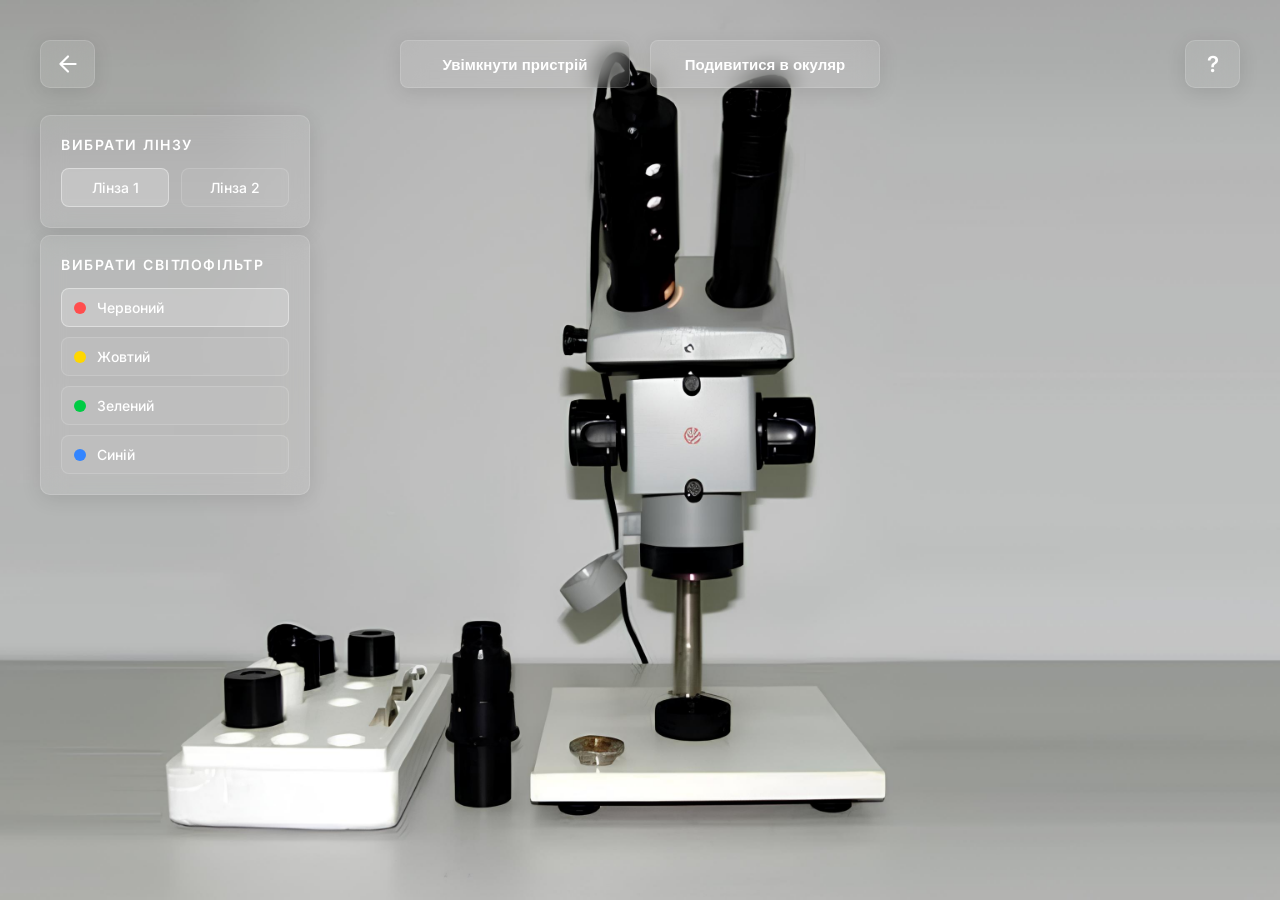
==== practice.html @ 210f67c7 "first commit" ====
<!DOCTYPE html>
<html lang="uk">
<head>
  <meta charset="UTF-8" />
  <meta name="viewport" content="width=device-width, initial-scale=1.0" />
  <title>Виконання - Кільця Ньютона</title>
  <link rel="stylesheet" href="style.css" />
</head>

<body>
  <main class="fullscreen-bg practice-bg microscope-bg">
    <div class="workspace">
      <div class="focus-overlay" id="focusOverlay"></div>

      <a href="index.html" class="glass-panel action-btn back-btn" title="На головну">
        <svg width="26" height="26" viewBox="0 0 24 24" fill="none" stroke="currentColor" stroke-width="2" stroke-linecap="round" stroke-linejoin="round">
          <path d="M19 12H5M12 19l-7-7 7-7" />
        </svg>
      </a>

      <a href="#" id="hintBtn" class="glass-panel action-btn hint-btn">?</a>

      <div class="top-buttons-container">
        <button class="glass-panel action-btn" id="toggleDeviceBtn">Увімкнути пристрій</button>
        <button class="glass-panel action-btn" id="toggleEyepieceBtn">Подивитися в окуляр</button>
      </div>

      <div class="glass-panel floating-panel panel-lenses">
        <div class="control-label">Вибрати лінзу</div>
        <div class="radio-options">
          <label class="radio-btn">
            <input type="radio" name="lens" value="1" checked />
            <span>Лінза 1</span>
          </label>
          <label class="radio-btn">
            <input type="radio" name="lens" value="2" />
            <span>Лінза 2</span>
          </label>
        </div>
      </div>

      <div class="glass-panel floating-panel panel-filters">
        <div class="control-label">Вибрати світлофільтр</div>
        <div class="filter-options">
          <button class="filter-btn red active" data-color="red.png">Червоний</button>
          <button class="filter-btn yellow" data-color="yellow.png">Жовтий</button>
          <button class="filter-btn green" data-color="green.png">Зелений</button>
          <button class="filter-btn blue" data-color="blue.png">Синій</button>
        </div>
      </div>

      <div class="glass-panel floating-panel hint-panel fade-panel" id="hintPanel">
        <div class="control-label text-center">Алгоритм роботи</div>
        <img src="diagram.jpg" alt="Схема Ньютона" class="hint-img" />
        <div class="hint-text">
          <p><b>1.</b> Встановіть червоний фільтр. Знайдіть центр кілець <b>n<sub>0</sub></b> (~5.00 мм).</p>
          <p><b>2.</b> Наведіть лінію на середину 3-го темного кільця. Це <b>n<sub>зч</sub></b>.</p>
          <p><b>3.</b> Обчисліть радіус: <b>r = |n<sub>0</sub> - n<sub>зч</sub>|</b>.</p>
          <p><b>4.</b> Для іншого фільтра знайдіть <b>r<sub>x</sub></b> та обчисліть довжину хвилі:</p>
          <div class="hint-formula">λ<sub>x</sub> = 700 · (r<sub>x</sub>² / r<sub>черв</sub>²)</div>
        </div>
      </div>

      <div class="panel-eyepiece fade-panel" id="eyepiecePanel">
        <div class="eyepiece-container">
          <img src="red.png" alt="Кільця Ньютона" class="rings-image" id="ringsView" />

          <div class="ruler-container">
            <div class="ruler-marks"></div>
          </div>

          <div class="crosshair"></div>
          <div class="lens-glass"></div>
          <img src="ring.png" alt="Окуляр рамка" class="eyepiece-frame" />
        </div>
      </div>

      <div class="glass-panel floating-panel panel-micrometer fade-panel" id="micrometerPanel">
        <div class="control-label text-center">Окуляр-мікрометр</div>
        <input type="range" class="custom-slider" min="0" max="10" step="0.01" value="5.00" id="micrometerSlider" />

        <div class="micrometer-value-container">
          <input type="number" id="sliderValueInput" class="value-input" min="0" max="10" step="0.01" value="5.00" />
          <span class="unit">мм</span>
        </div>
      </div>
    </div>
  </main>

  <script src="script.js"></script>
</body>
</html>
---- style.css ----
@import url('https://fonts.googleapis.com/css2?family=Inter:wght@300;400;500;600;700;800&display=swap');

* {
    margin: 0;
    padding: 0;
    box-sizing: border-box;
}

body {
    font-family: 'Inter', sans-serif;
    height: 100vh;
    display: flex;
    flex-direction: column;
    overflow: hidden;
}

.fullscreen-bg {
    flex-grow: 1;
    background-size: cover;
    background-position: center;
    position: relative;
    display: flex;
    justify-content: center;
    align-items: center;
}

.fullscreen-bg:not(.microscope-bg) {
    background-image: linear-gradient(rgba(20, 25, 35, 0.3), rgba(20, 25, 35, 0.5)), url('bg.jpg');
}

body .fullscreen-bg.practice-bg {
    background-image: url('setup.jpg') !important;
    background-color: transparent !important;
    background-blend-mode: normal !important;
    box-shadow: none !important;
}

.workspace {
    position: relative;
    width: 100%;
    height: 100%;
}

.layout-canvas {
    position: relative;
    width: 900px;
    height: 520px;
    transform: translateY(-20px);
}

.center-element-wrapper {
    position: absolute;
    top: 50%;
    left: 50%;
    transform: translate(-50%, -50%);
    display: flex;
    flex-direction: column;
    align-items: center;
    z-index: 10;
}

.lab-badge {
    background: rgba(255, 255, 255, 0.1);
    backdrop-filter: blur(10px);
    border: 1px solid rgba(255, 255, 255, 0.2);
    box-shadow: 0 4px 15px rgba(0, 0, 0, 0.1);
    border-radius: 30px;
    padding: 8px 20px;
    color: rgba(255, 255, 255, 0.95);
    font-size: 13px;
    font-weight: 600;
    text-transform: uppercase;
    letter-spacing: 2px;
    margin-bottom: -20px;
    z-index: 20;
}

.center-circle {
    position: relative;
    width: 380px;
    height: 380px;
    border-radius: 50%;
    background: rgba(255, 255, 255, 0.05);
    backdrop-filter: blur(12px);
    border: 1px solid rgba(255, 255, 255, 0.15);
    box-shadow: 0 10px 30px rgba(0, 0, 0, 0.15);
    display: flex;
    flex-direction: column;
    justify-content: center;
    align-items: center;
    text-align: center;
}

.main-title {
    position: relative;
    z-index: 5;
    text-align: center;
    display: flex;
    flex-direction: column;
    gap: 10px;
}

.title-top {
    font-size: 13px;
    font-weight: 500;
    color: rgba(255, 255, 255, 0.8);
    letter-spacing: 4px;
    text-transform: uppercase;
}

.title-bot {
    font-size: 46px;
    font-weight: 800;
    color: #ffffff;
    text-transform: uppercase;
    letter-spacing: 3px;
    line-height: 1.1;
    text-shadow: 0 4px 10px rgba(0, 0, 0, 0.3);
}

.nav-btn {
    position: absolute;
    width: 220px;
    height: 60px;
    display: flex;
    justify-content: center;
    align-items: center;
    background: rgba(255, 255, 255, 0.08);
    backdrop-filter: blur(12px);
    border: 1px solid rgba(255, 255, 255, 0.15);
    box-shadow: 0 4px 15px rgba(0, 0, 0, 0.1);
    color: #ffffff;
    font-weight: 600;
    border-radius: 30px;
    font-size: 14px;
    text-transform: uppercase;
    letter-spacing: 3px;
    text-decoration: none;
    transition: transform 0.3s ease, background 0.3s ease, box-shadow 0.3s ease;
}

.nav-btn:hover {
    background: rgba(255, 255, 255, 0.15);
    border-color: rgba(255, 255, 255, 0.3);
    box-shadow: 0 8px 25px rgba(0, 0, 0, 0.15);
    transform: scale(1.02);
}

.top-left {
    top: 18%;
    left: 0;
}

.top-right {
    top: 18%;
    right: 0;
}

.bottom-left {
    bottom: 18%;
    left: 0;
}

.bottom-right {
    bottom: 18%;
    right: 0;
}

.site-footer {
    background: rgba(25, 30, 35, 0.4);
    backdrop-filter: blur(15px);
    border-top: 1px solid rgba(255, 255, 255, 0.1);
    position: absolute;
    bottom: 0;
    width: 100%;
    height: 60px;
    padding: 0 30px;
    display: flex;
    justify-content: space-between;
    align-items: center;
    z-index: 20;
}

.footer-left {
    display: flex;
    align-items: center;
    width: 200px;
}

.footer-logo {
    height: 40px;
    width: auto;
    opacity: 0.9;
}

.footer-center {
    position: absolute;
    left: 50%;
    transform: translateX(-50%);
    color: rgba(255, 255, 255, 0.8);
    font-size: 13px;
    font-weight: 400;
    text-align: center;
    line-height: 1.5;
    letter-spacing: 0.5px;
}

.footer-right {
    display: flex;
    justify-content: flex-end;
    align-items: center;
    width: 200px;
    position: relative;
}

.footer-icon {
    font-size: 16px;
    font-weight: 600;
    color: rgba(255, 255, 255, 0.9);
    background: rgba(255, 255, 255, 0.1);
    border: 1px solid rgba(255, 255, 255, 0.2);
    border-radius: 50%;
    width: 30px;
    height: 30px;
    display: flex;
    justify-content: center;
    align-items: center;
    transition: all 0.2s ease;
    cursor: help;
    z-index: 2;
}

.footer-icon:hover {
    color: #ffffff;
    background: rgba(255, 255, 255, 0.2);
    border-color: rgba(255, 255, 255, 0.4);
}

.author-tooltip {
    visibility: hidden;
    opacity: 0;
    position: absolute;
    bottom: calc(100% + 15px);
    right: 0;
    background: rgba(30, 35, 40, 0.85);
    backdrop-filter: blur(15px);
    border: 1px solid rgba(255, 255, 255, 0.2);
    color: white;
    padding: 12px 18px;
    border-radius: 8px;
    font-size: 13px;
    font-weight: 500;
    line-height: 1.5;
    white-space: nowrap;
    box-shadow: 0 10px 25px rgba(0, 0, 0, 0.2);
    transform: translateY(10px) scale(0.95);
    transition: all 0.3s cubic-bezier(0.2, 0.8, 0.2, 1);
    z-index: 100;
    pointer-events: none;
}

.author-tooltip::after {
    content: "";
    position: absolute;
    top: 100%;
    right: 9px;
    border-width: 6px;
    border-style: solid;
    border-color: rgba(255, 255, 255, 0.2) transparent transparent transparent;
}

.author-info-wrapper:hover .author-tooltip {
    visibility: visible;
    opacity: 1;
    transform: translateY(0) scale(1);
}

.glass-panel {
    background: rgba(255, 255, 255, 0.08);
    backdrop-filter: blur(12px);
    border: 1px solid rgba(255, 255, 255, 0.15);
    border-radius: 10px;
    box-shadow: 0 4px 20px rgba(0, 0, 0, 0.1);
    color: white;
    z-index: 5;
}

.action-btn {
    height: 48px;
    display: flex;
    align-items: center;
    justify-content: center;
    font-size: 15px;
    font-weight: 600;
    cursor: pointer;
    text-decoration: none;
    color: white;
    background: rgba(255, 255, 255, 0.08);
    border: 1px solid rgba(255, 255, 255, 0.15);
    border-radius: 8px;
    transition: transform 0.3s ease, background 0.3s ease;
}

.action-btn:hover {
    background: rgba(255, 255, 255, 0.15);
    transform: scale(1.02);
}

.action-btn.active {
    background: rgba(255, 255, 255, 0.2);
    border-color: rgba(255, 255, 255, 0.4);
}

.top-buttons-container {
    position: absolute;
    top: 40px;
    left: 50%;
    transform: translateX(-50%);
    display: flex;
    gap: 20px;
    z-index: 5;
}

.top-buttons-container .action-btn {
    width: 230px;
}

.back-btn,
.hint-btn {
    position: absolute;
    top: 40px;
    width: 55px;
    padding: 0;
    z-index: 10;
    border-radius: 10px;
}

.back-btn {
    left: 40px;
}

.hint-btn {
    right: 40px;
    font-size: 22px;
}

.floating-panel {
    position: absolute;
    width: 270px;
    padding: 20px;
    z-index: 5;
}

.panel-lenses {
    top: 115px;
    left: 40px;
}

.panel-filters {
    top: 235px;
    left: 40px;
}

.hint-panel {
    top: 115px;
    right: 40px;
    z-index: 10;
}

.fade-panel {
    opacity: 0;
    visibility: hidden;
    pointer-events: none;
    transition: opacity 0.4s ease, visibility 0.4s ease, transform 0.4s ease;
    transform: scale(0.95);
}

.fade-panel.visible {
    opacity: 1;
    visibility: visible;
    pointer-events: auto;
    transform: scale(1);
}

.control-label {
    font-size: 14px;
    font-weight: 600;
    text-transform: uppercase;
    letter-spacing: 1.5px;
    color: #ffffff;
    margin-bottom: 15px;
}

.text-center {
    text-align: center;
}

.radio-options {
    display: flex;
    gap: 12px;
}

.radio-btn {
    flex: 1;
    position: relative;
    cursor: pointer;
}

.radio-btn input {
    display: none;
}

.radio-btn span {
    display: block;
    text-align: center;
    padding: 10px 0;
    background: rgba(255, 255, 255, 0.05);
    border: 1px solid rgba(255, 255, 255, 0.15);
    border-radius: 8px;
    font-size: 14px;
    font-weight: 500;
    transition: 0.3s;
}

.radio-btn input:checked + span {
    background: rgba(255, 255, 255, 0.2);
    border-color: rgba(255, 255, 255, 0.4);
}

.filter-options {
    display: flex;
    flex-direction: column;
    gap: 10px;
}

.filter-btn {
    background: rgba(255, 255, 255, 0.05);
    border: 1px solid rgba(255, 255, 255, 0.15);
    border-radius: 8px;
    padding: 10px 15px 10px 35px;
    color: #fff;
    font-family: inherit;
    font-size: 14px;
    font-weight: 500;
    text-align: left;
    cursor: pointer;
    transition: 0.3s;
    position: relative;
}

.filter-btn::before {
    content: '';
    position: absolute;
    left: 12px;
    top: 50%;
    transform: translateY(-50%);
    width: 12px;
    height: 12px;
    border-radius: 50%;
}

.filter-btn.red::before {
    background: #ff4d4d;
}

.filter-btn.yellow::before {
    background: #ffd700;
}

.filter-btn.green::before {
    background: #00cc44;
}

.filter-btn.blue::before {
    background: #3385ff;
}

.filter-btn:hover {
    background: rgba(255, 255, 255, 0.12);
}

.filter-btn.active {
    border-color: rgba(255, 255, 255, 0.4);
    background: rgba(255, 255, 255, 0.2);
}

.hint-img {
    width: 100%;
    border-radius: 8px;
    border: 1px solid rgba(255, 255, 255, 0.1);
    margin-bottom: 15px;
    background: #fff;
}

.hint-text p {
    font-size: 13.5px;
    margin-bottom: 10px;
    color: rgba(255, 255, 255, 0.9);
    line-height: 1.4;
}

.hint-formula {
    font-size: 15px;
    font-weight: 700;
    text-align: center;
    padding: 10px;
    background: rgba(0, 0, 0, 0.2);
    border-radius: 6px;
    border: 1px solid rgba(255, 255, 255, 0.15);
    color: #ffffff;
    margin-top: 10px;
}

.focus-overlay {
    position: absolute;
    top: 0;
    left: 0;
    width: 100%;
    height: 100%;
    background: rgba(10, 15, 20, 0.5);
    backdrop-filter: blur(4px);
    z-index: 1;
    opacity: 0;
    visibility: hidden;
    pointer-events: none;
    transition: 0.4s ease;
}

.focus-overlay.visible {
    opacity: 1;
    visibility: visible;
}

.panel-eyepiece {
    position: absolute;
    top: 12%;
    right: 5%;
    z-index: 5;
}

.eyepiece-container {
    width: 380px;
    height: 380px;
    border-radius: 50%;
    position: relative;
    overflow: hidden;
    background: #000;
    box-shadow: 0 10px 40px rgba(0, 0, 0, 0.4);
}

.rings-image {
    width: 100%;
    height: 100%;
    object-fit: contain;
    position: absolute;
    top: 0;
    left: 0;
    z-index: 1;
    transform: scale(0.65);
}

.lens-glass {
    position: absolute;
    top: 0;
    left: 0;
    width: 100%;
    height: 100%;
    border-radius: 50%;
    background: radial-gradient(circle at 50% 50%, transparent 35%, rgba(0, 0, 0, 0.7) 68%);
    box-shadow: inset 0 0 50px rgba(0, 0, 0, 0.8), inset 0 0 10px rgba(255, 255, 255, 0.1);
    z-index: 4;
    pointer-events: none;
}

.eyepiece-frame {
    width: 100%;
    height: 100%;
    object-fit: cover;
    position: absolute;
    top: 0;
    left: 0;
    z-index: 5;
    pointer-events: none;
}

.ruler-container {
    position: absolute;
    top: 50%;
    left: 10%;
    width: 80%;
    height: 1px;
    background: rgba(255, 255, 255, 0.4);
    z-index: 2;
}

.ruler-marks {
    position: absolute;
    top: -8px;
    left: 0;
    width: 100%;
    height: 17px;
    background: repeating-linear-gradient(to right, rgba(255, 255, 255, 0.9) 0, rgba(255, 255, 255, 0.9) 2px, transparent 2px, transparent 10%);
}

.ruler-marks::after {
    content: '';
    position: absolute;
    top: 4px;
    left: 0;
    width: 100%;
    height: 9px;
    background: repeating-linear-gradient(to right, rgba(255, 255, 255, 0.4) 0, rgba(255, 255, 255, 0.4) 1px, transparent 1px, transparent 1%);
}

.crosshair {
    position: absolute;
    top: 0;
    width: 2px;
    height: 100%;
    background: rgba(255, 50, 50, 0.9);
    box-shadow: 0 0 5px rgba(255, 0, 0, 0.3);
    z-index: 3;
    transform: translateX(-50%);
}

.panel-micrometer {
    position: absolute;
    top: calc(12% + 400px);
    right: calc(5% + 50px);
    width: 280px;
    padding: 15px 25px;
    z-index: 5;
}

.micrometer-value-container {
    display: flex;
    justify-content: center;
    align-items: center;
    background: rgba(0, 0, 0, 0.2);
    border: 1px solid rgba(255, 255, 255, 0.15);
    border-radius: 8px;
    padding: 5px;
    margin-top: 10px;
}

.value-input {
    width: 85px;
    text-align: right;
    background: transparent;
    border: none;
    outline: none;
    color: #fff;
    font-size: 24px;
    font-weight: 700;
    letter-spacing: 1px;
    -moz-appearance: textfield;
}

.value-input::-webkit-outer-spin-button,
.value-input::-webkit-inner-spin-button {
    -webkit-appearance: none;
    margin: 0;
}

.unit {
    color: #fff;
    font-size: 20px;
    font-weight: 700;
    margin-left: 5px;
}

.custom-slider {
    -webkit-appearance: none;
    width: 100%;
    height: 8px;
    background: rgba(255, 255, 255, 0.2);
    border-radius: 4px;
    outline: none;
    margin-top: 5px;
}

.custom-slider::-webkit-slider-thumb {
    -webkit-appearance: none;
    appearance: none;
    width: 20px;
    height: 20px;
    border-radius: 50%;
    background: #ffffff;
    cursor: pointer;
    box-shadow: 0 0 5px rgba(0, 0, 0, 0.3);
}
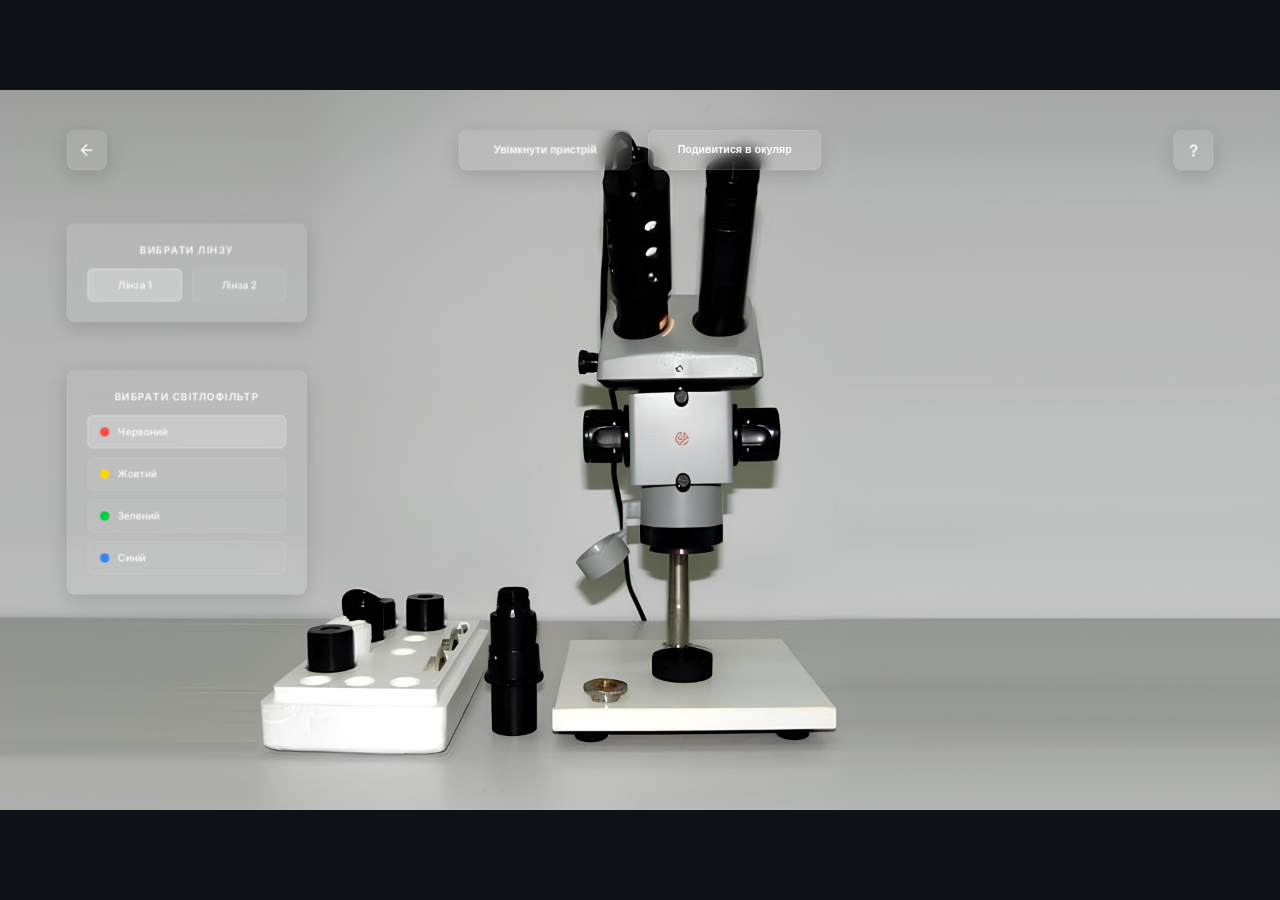
==== commit a0d6d225: "second commit" ====
--- a/practice.html
+++ b/practice.html
@@ -1,14 +1,14 @@
 <!DOCTYPE html>
 <html lang="uk">
 <head>
-  <meta charset="UTF-8" />
-  <meta name="viewport" content="width=device-width, initial-scale=1.0" />
+  <meta charset="UTF-8">
+  <meta name="viewport" content="width=device-width, initial-scale=1.0">
   <title>Виконання - Кільця Ньютона</title>
-  <link rel="stylesheet" href="style.css" />
+  <link rel="stylesheet" href="style.css">
 </head>
-
 <body>
-  <main class="fullscreen-bg practice-bg microscope-bg">
+  <!-- Залишили тільки practice-bg -->
+  <main class="fullscreen-bg practice-bg">
     <div class="workspace">
       <div class="focus-overlay" id="focusOverlay"></div>
 
@@ -29,11 +29,11 @@
         <div class="control-label">Вибрати лінзу</div>
         <div class="radio-options">
           <label class="radio-btn">
-            <input type="radio" name="lens" value="1" checked />
+            <input type="radio" name="lens" value="1" checked>
             <span>Лінза 1</span>
           </label>
           <label class="radio-btn">
-            <input type="radio" name="lens" value="2" />
+            <input type="radio" name="lens" value="2">
             <span>Лінза 2</span>
           </label>
         </div>
@@ -51,7 +51,7 @@
 
       <div class="glass-panel floating-panel hint-panel fade-panel" id="hintPanel">
         <div class="control-label text-center">Алгоритм роботи</div>
-        <img src="diagram.jpg" alt="Схема Ньютона" class="hint-img" />
+        <img src="diagram.jpg" alt="Схема Ньютона" class="hint-img">
         <div class="hint-text">
           <p><b>1.</b> Встановіть червоний фільтр. Знайдіть центр кілець <b>n<sub>0</sub></b> (~5.00 мм).</p>
           <p><b>2.</b> Наведіть лінію на середину 3-го темного кільця. Це <b>n<sub>зч</sub></b>.</p>
@@ -63,24 +63,21 @@
 
       <div class="panel-eyepiece fade-panel" id="eyepiecePanel">
         <div class="eyepiece-container">
-          <img src="red.png" alt="Кільця Ньютона" class="rings-image" id="ringsView" />
-
+          <img src="red.png" alt="Кільця Ньютона" class="rings-image" id="ringsView">
           <div class="ruler-container">
             <div class="ruler-marks"></div>
           </div>
-
           <div class="crosshair"></div>
           <div class="lens-glass"></div>
-          <img src="ring.png" alt="Окуляр рамка" class="eyepiece-frame" />
+          <img src="ring.png" alt="Окуляр рамка" class="eyepiece-frame">
         </div>
       </div>
 
       <div class="glass-panel floating-panel panel-micrometer fade-panel" id="micrometerPanel">
         <div class="control-label text-center">Окуляр-мікрометр</div>
-        <input type="range" class="custom-slider" min="0" max="10" step="0.01" value="5.00" id="micrometerSlider" />
-
+        <input type="range" class="custom-slider" min="0" max="10" step="0.01" value="5.00" id="micrometerSlider">
         <div class="micrometer-value-container">
-          <input type="number" id="sliderValueInput" class="value-input" min="0" max="10" step="0.01" value="5.00" />
+          <input type="number" id="sliderValueInput" class="value-input" min="0" max="10" step="0.01" value="5.00">
           <span class="unit">мм</span>
         </div>
       </div>
--- a/style.css
+++ b/style.css
@@ -9,49 +9,362 @@
 body {
     font-family: 'Inter', sans-serif;
     height: 100vh;
-    display: flex;
-    flex-direction: column;
+    width: 100vw;
+    background-color: #0e1218;
     overflow: hidden;
+    position: relative;
 }
 
 .fullscreen-bg {
-    flex-grow: 1;
+    width: 100vw;
+    height: 100vh;
+    position: relative;
+    overflow: hidden;
+}
+
+/* ФОН ГЛАВНОЙ СТРАНИЦЫ */
+.fullscreen-bg.main-bg {
+    background-image: linear-gradient(rgba(20, 25, 35, 0.3), rgba(20, 25, 35, 0.5)), url('bg.jpg');
     background-size: cover;
     background-position: center;
-    position: relative;
-    display: flex;
-    justify-content: center;
-    align-items: center;
-}
-
-.fullscreen-bg:not(.microscope-bg) {
-    background-image: linear-gradient(rgba(20, 25, 35, 0.3), rgba(20, 25, 35, 0.5)), url('bg.jpg');
-}
-
-body .fullscreen-bg.practice-bg {
-    background-image: url('setup.jpg') !important;
-    background-color: transparent !important;
-    background-blend-mode: normal !important;
-    box-shadow: none !important;
-}
-
+}
+
+/* ФОН СТРАНИЦЫ ПРАКТИКИ (просто черный, микроскоп будет в workspace) */
+.fullscreen-bg.practice-bg {
+    background-color: #0e1218;
+}
+
+/* ОБЩИЙ РАБОЧИЙ ХОЛСТ 1920х1080 */
 .workspace {
-    position: relative;
-    width: 100%;
-    height: 100%;
-}
-
-.layout-canvas {
-    position: relative;
-    width: 900px;
-    height: 520px;
-    transform: translateY(-20px);
-}
-
-.center-element-wrapper {
     position: absolute;
     top: 50%;
     left: 50%;
+    width: 1920px;
+    height: 1080px;
+    margin-top: -540px; 
+    margin-left: -960px;
+    transform-origin: center center;
+    z-index: 1;
+}
+/* Для главной: прозрачный холст */
+.fullscreen-bg.main-bg .workspace {
+    background: transparent;
+}
+
+/* Для практики: холст - это картинка микроскопа */
+.fullscreen-bg.practice-bg .workspace {
+    background: url('setup.jpg') center/cover no-repeat;
+    /* Убрали тень и скругления, теперь это просто чистая картинка без рамок */
+}
+
+/* --- ОВЕРЛЕИ И ПАНЕЛИ --- */
+.focus-overlay {
+    position: absolute;
+    top: -100%; left: -100%;
+    width: 300%; height: 300%;
+    background: rgba(10, 15, 20, 0.65);
+    backdrop-filter: blur(10px);
+    z-index: 4;
+    opacity: 0; visibility: hidden; pointer-events: none;
+    transition: 0.4s ease;
+}
+
+.focus-overlay.visible {
+    opacity: 1; visibility: visible;
+}
+
+.glass-panel {
+    background: rgba(255, 255, 255, 0.08);
+    backdrop-filter: blur(12px);
+    border: 1px solid rgba(255, 255, 255, 0.15);
+    border-radius: 12px;
+    box-shadow: 0 8px 30px rgba(0, 0, 0, 0.15);
+    color: white; z-index: 5;
+}
+
+.fade-panel {
+    opacity: 0; visibility: hidden; pointer-events: none;
+    transition: opacity 0.4s ease, visibility 0.4s ease, transform 0.4s ease;
+    transform: scale(0.95);
+}
+
+.fade-panel.visible {
+    opacity: 1; visibility: visible; pointer-events: auto; transform: scale(1);
+}
+
+.control-label {
+    font-size: 15px; font-weight: 600; text-transform: uppercase;
+    letter-spacing: 1.5px; color: #ffffff; margin-bottom: 18px; text-align: center;
+}
+
+.text-center { text-align: center; }
+
+.action-btn {
+    display: flex; align-items: center; justify-content: center;
+    font-size: 16px; font-weight: 600; cursor: pointer;
+    text-decoration: none; transition: transform 0.3s ease, background 0.3s ease, box-shadow 0.3s ease;
+}
+
+.action-btn:hover {
+    background: rgba(255, 255, 255, 0.15);
+    transform: scale(1.02);
+    box-shadow: 0 5px 15px rgba(0, 0, 0, 0.2);
+}
+
+.action-btn.active {
+    background: rgba(255, 255, 255, 0.25);
+    border-color: rgba(255, 255, 255, 0.5);
+}
+
+/* --- КНОПКИ МИКРОСКОПА --- */
+.top-buttons-container {
+    position: absolute; top: 60px; left: 50%; transform: translateX(-50%);
+    display: flex; gap: 24px; z-index: 5;
+}
+.top-buttons-container .action-btn { width: 260px; height: 60px; }
+.back-btn, .hint-btn { position: absolute; top: 60px; width: 60px; height: 60px; padding: 0; z-index: 10; }
+.back-btn { left: 100px; }
+.hint-btn { right: 100px; font-size: 24px; }
+
+/* --- ПАНЕЛИ МИКРОСКОПА --- */
+.floating-panel { position: absolute; width: 360px; padding: 30px; z-index: 5; }
+.panel-lenses { top: 200px; left: 100px; }
+.panel-filters { top: 420px; left: 100px; }
+
+.radio-options { display: flex; gap: 15px; }
+.radio-btn { flex: 1; position: relative; cursor: pointer; }
+.radio-btn input { display: none; }
+.radio-btn span {
+    display: block; text-align: center; padding: 14px 0;
+    background: rgba(255, 255, 255, 0.05); border: 1px solid rgba(255, 255, 255, 0.15);
+    border-radius: 8px; font-size: 15px; font-weight: 500; transition: 0.3s;
+}
+.radio-btn input:checked + span {
+    background: rgba(255, 255, 255, 0.25); border-color: rgba(255, 255, 255, 0.5); box-shadow: inset 0 0 10px rgba(255, 255, 255, 0.1);
+}
+
+.filter-options { display: flex; flex-direction: column; gap: 14px; }
+.filter-btn {
+    background: rgba(255, 255, 255, 0.05); border: 1px solid rgba(255, 255, 255, 0.15);
+    border-radius: 8px; padding: 14px 15px 14px 45px;
+    color: #fff; font-family: inherit; font-size: 15px; font-weight: 500;
+    text-align: left; cursor: pointer; transition: 0.3s; position: relative;
+}
+.filter-btn::before {
+    content: ''; position: absolute; left: 18px; top: 50%;
+    transform: translateY(-50%); width: 14px; height: 14px; border-radius: 50%;
+}
+.filter-btn.red::before { background: #ff4d4d; }
+.filter-btn.yellow::before { background: #ffd700; }
+.filter-btn.green::before { background: #00cc44; }
+.filter-btn.blue::before { background: #3385ff; }
+.filter-btn:hover { background: rgba(255, 255, 255, 0.12); }
+.filter-btn.active { border-color: rgba(255, 255, 255, 0.5); background: rgba(255, 255, 255, 0.2); }
+
+.hint-panel { top: 200px; right: 100px; z-index: 10; width: 420px; }
+.hint-img { width: 100%; border-radius: 8px; border: 1px solid rgba(255, 255, 255, 0.2); margin-bottom: 18px; background: #fff; }
+.hint-text p { font-size: 14px; margin-bottom: 14px; color: rgba(255, 255, 255, 0.95); line-height: 1.5; }
+.hint-formula {
+    font-size: 16px; font-weight: 700; text-align: center; padding: 14px;
+    background: rgba(0, 0, 0, 0.25); border-radius: 8px;
+    border: 1px solid rgba(255, 255, 255, 0.15); color: #ffffff; margin-top: 12px;
+}
+
+.panel-eyepiece { position: absolute; top: 200px; right: 100px; z-index: 5; }
+.eyepiece-container {
+    width: 420px; height: 420px; border-radius: 50%; position: relative; overflow: hidden;
+    background: radial-gradient(circle at center, #181818 0%, #000 100%);
+    box-shadow: 0 15px 50px rgba(0, 0, 0, 0.6), 0 0 0 1px rgba(255, 255, 255, 0.1);
+}
+
+.rings-image { width: 100%; height: 100%; object-fit: contain; position: absolute; top: 0; left: 0; z-index: 1; transform: scale(0.65); }
+.lens-glass {
+    position: absolute; top: 0; left: 0; width: 100%; height: 100%; border-radius: 50%;
+    background: radial-gradient(circle at 35% 35%, rgba(255, 255, 255, 0.12) 0%, transparent 40%),
+                radial-gradient(circle at 50% 50%, transparent 45%, rgba(0, 0, 0, 0.8) 100%);
+    box-shadow: inset 0 0 35px rgba(0, 0, 0, 0.95), inset 0 15px 25px rgba(255, 255, 255, 0.2), inset 0 -15px 25px rgba(0, 0, 0, 0.6);
+    z-index: 4; pointer-events: none;
+}
+.eyepiece-frame { width: 100%; height: 100%; object-fit: cover; position: absolute; top: 0; left: 0; z-index: 5; pointer-events: none; }
+
+.ruler-container {
+    position: absolute; top: 50%; left: 10%; width: 80%; height: 1px;
+    background: rgba(255, 255, 255, 0.5); z-index: 2; transform: translateZ(0); 
+}
+.ruler-marks {
+    position: absolute; top: -8px; left: 0; width: 100%; height: 17px;
+    background: repeating-linear-gradient(to right, rgba(255, 255, 255, 1) 0, rgba(255, 255, 255, 1) 1.5px, transparent 1.5px, transparent 10%);
+}
+.ruler-marks::after {
+    content: ''; position: absolute; top: 4px; left: 0; width: 100%; height: 9px;
+    background: repeating-linear-gradient(to right, rgba(255, 255, 255, 0.6) 0, rgba(255, 255, 255, 0.6) 1px, transparent 1px, transparent 1%);
+}
+.crosshair {
+    position: absolute; top: 0; width: 2px; height: 100%;
+    background: rgba(255, 40, 40, 0.95); box-shadow: 0 0 6px rgba(255, 0, 0, 0.5);
+    z-index: 3; transform: translateX(-50%); left: 50%; /* Стартовая позиция */
+}
+
+.panel-micrometer { position: absolute; top: 660px; right: 100px; width: 420px; padding: 24px 30px; z-index: 5; }
+
+/* Кастомный ползунок микрометра */
+.custom-slider {
+    -webkit-appearance: none; width: 100%; height: 6px;
+    background: rgba(255, 255, 255, 0.2); border-radius: 3px; outline: none; margin-top: 10px;
+}
+.custom-slider::-webkit-slider-thumb {
+    -webkit-appearance: none; width: 18px; height: 18px;
+    border-radius: 50%; background: #ffffff; cursor: pointer;
+    box-shadow: 0 0 10px rgba(0,0,0,0.5); transition: 0.2s;
+}
+.custom-slider::-webkit-slider-thumb:hover { transform: scale(1.2); }
+
+.micrometer-value-container {
+    display: flex; justify-content: center; align-items: center;
+    background: rgba(0, 0, 0, 0.25); border: 1px solid rgba(255, 255, 255, 0.15);
+    border-radius: 8px; padding: 10px; margin-top: 18px;
+}
+.value-input {
+    width: 95px; text-align: right; background: transparent; border: none; outline: none;
+    color: #fff; font-size: 28px; font-weight: 700; letter-spacing: 1px; -moz-appearance: textfield;
+}
+.value-input::-webkit-outer-spin-button, .value-input::-webkit-inner-spin-button { -webkit-appearance: none; margin: 0; }
+.unit { color: #fff; font-size: 22px; font-weight: 600; margin-left: 8px; }
+
+/* --- УВЕЛИЧЕННЫЙ ИНТЕРФЕЙС ГЛАВНОГО МЕНЮ --- */
+.layout-canvas {
+    position: absolute; top: 50%; left: 50%; 
+    transform: translate(-50%, -50%); /* Без scale, используем чистые пиксели */
+    width: 1100px; height: 650px;     /* Увеличен размер сетки (было 900х520) */
+}
+
+.center-element-wrapper {
+    position: absolute; top: 50%; left: 50%; transform: translate(-50%, -50%);
+    display: flex; flex-direction: column; align-items: center; z-index: 10;
+}
+
+.lab-badge {
+    background: rgba(255, 255, 255, 0.1); backdrop-filter: blur(10px);
+    border: 1px solid rgba(255, 255, 255, 0.2); box-shadow: 0 4px 15px rgba(0, 0, 0, 0.1);
+    border-radius: 30px; 
+    padding: 10px 24px;   /* Увеличили */
+    color: rgba(255, 255, 255, 0.95);
+    font-size: 15px;      /* Увеличили */
+    font-weight: 600; text-transform: uppercase; letter-spacing: 2px;
+    margin-bottom: -25px; /* Увеличили отступ для круга */
+    z-index: 20;
+}
+
+.center-circle {
+    position: relative; 
+    width: 480px;  /* Увеличили (было 380) */
+    height: 480px; 
+    border-radius: 50%;
+    background: rgba(255, 255, 255, 0.05); backdrop-filter: blur(12px);
+    border: 1px solid rgba(255, 255, 255, 0.15); box-shadow: 0 10px 30px rgba(0, 0, 0, 0.15);
+    display: flex; flex-direction: column; justify-content: center; align-items: center; text-align: center;
+}
+
+.main-title { position: relative; z-index: 5; text-align: center; display: flex; flex-direction: column; gap: 10px; }
+.title-top { font-size: 15px; font-weight: 500; color: rgba(255, 255, 255, 0.8); letter-spacing: 5px; text-transform: uppercase; }
+.title-bot {
+    font-size: 56px; font-weight: 800; color: #ffffff; text-transform: uppercase;
+    letter-spacing: 4px; line-height: 1.1; text-shadow: 0 4px 10px rgba(0, 0, 0, 0.3);
+}
+
+.nav-btn {
+    position: absolute; 
+    width: 260px;   /* Увеличили (было 220) */
+    height: 70px;   /* Увеличили (было 60) */
+    display: flex; justify-content: center; align-items: center;
+    background: rgba(255, 255, 255, 0.08); backdrop-filter: blur(12px);
+    border: 1px solid rgba(255, 255, 255, 0.15); box-shadow: 0 4px 15px rgba(0, 0, 0, 0.1);
+    color: #ffffff; font-weight: 600; 
+    border-radius: 35px; /* Увеличили */
+    font-size: 16px;     /* Увеличили */
+    text-transform: uppercase; letter-spacing: 3px; text-decoration: none;
+    transition: transform 0.3s ease, background 0.3s ease, box-shadow 0.3s ease;
+}
+.nav-btn:hover {
+    background: rgba(255, 255, 255, 0.15); border-color: rgba(255, 255, 255, 0.3);
+    box-shadow: 0 8px 25px rgba(0, 0, 0, 0.15); transform: scale(1.02);
+}
+.top-left { top: 15%; left: 0; }
+.top-right { top: 15%; right: 0; }
+.bottom-left { bottom: 15%; left: 0; }
+.bottom-right { bottom: 15%; right: 0; }
+
+/* --- ФУТЕР (НАД ВСЕМ ЭТИМ МАСШТАБИРОВАНИЕМ) --- */
+/* --- ФУТЕР (ТЕПЕРЬ ВНУТРИ МАСШТАБА 1920x1080) --- */
+.site-footer {
+    background: rgba(25, 30, 35, 0.4); backdrop-filter: blur(15px);
+    border-top: 1px solid rgba(255, 255, 255, 0.1); 
+    position: absolute; bottom: 0; left: 0;
+    width: 100%; /* Было 100vw, теперь 100% от холста */
+    height: 80px; /* Увеличили высоту для 1080p */
+    padding: 0 40px; display: flex;
+    justify-content: space-between; align-items: center; z-index: 20;
+}
+.footer-left { display: flex; align-items: center; width: 250px; }
+.footer-logo { height: 50px; width: auto; opacity: 0.9; }
+.footer-center {
+    position: absolute; left: 50%; transform: translateX(-50%);
+    color: rgba(255, 255, 255, 0.8); 
+    font-size: 16px; /* Увеличили шрифт */
+    font-weight: 400; text-align: center; line-height: 1.5; letter-spacing: 0.5px;
+}
+.footer-right { display: flex; justify-content: flex-end; align-items: center; width: 250px; position: relative; }
+.footer-icon {
+    font-size: 20px; font-weight: 600; color: rgba(255, 255, 255, 0.9);
+    background: rgba(255, 255, 255, 0.1); border: 1px solid rgba(255, 255, 255, 0.2);
+    border-radius: 50%; width: 45px; height: 45px; display: flex;
+    justify-content: center; align-items: center; transition: all 0.2s ease; cursor: help; z-index: 2;
+}
+
+.author-tooltip {
+    visibility: hidden; opacity: 0; position: absolute; bottom: calc(100% + 15px); right: 0;
+    background: rgba(30, 35, 40, 0.85); backdrop-filter: blur(15px);
+    border: 1px solid rgba(255, 255, 255, 0.2); color: white; padding: 15px 22px;
+    border-radius: 8px; font-size: 16px; font-weight: 500; line-height: 1.5;
+    white-space: nowrap; box-shadow: 0 10px 25px rgba(0, 0, 0, 0.2);
+    transform: translateY(10px) scale(0.95); transition: all 0.3s cubic-bezier(0.2, 0.8, 0.2, 1); z-index: 100; pointer-events: none;
+}
+.author-tooltip::after {
+    content: ""; position: absolute; top: 100%; right: 16px; border-width: 8px;
+    border-style: solid; border-color: rgba(255, 255, 255, 0.2) transparent transparent transparent;
+}
+.author-info-wrapper:hover .author-tooltip { visibility: visible; opacity: 1; transform: translateY(0) scale(1); }
+/* ==========================================================================
+   УНИКАЛЬНЫЕ СТИЛИ ТОЛЬКО ДЛЯ ГЛАВНОЙ СТРАНИЦЫ (INDEX.HTML)
+   ========================================================================== */
+
+.fullscreen-bg.home-bg {
+    /* Оставляем здесь только цвет, чтобы по краям при масштабировании был темный фон */
+    background-color: #0e1218;
+}
+
+.fullscreen-bg.home-bg .workspace {
+    /* Переносим картинку сюда, теперь она зафиксирована в рамках 1920x1080 */
+    background-image: linear-gradient(rgba(20, 25, 35, 0.4), rgba(20, 25, 35, 0.6)), url('bg.jpg');
+    background-size: cover; /* или 100% 100%, так как размер четко 1920x1080 */
+    background-position: center;
+    background-repeat: no-repeat;
+    box-shadow: none;
+    border-radius: 0;
+}
+/* ГЛАВНЫЙ КОНТЕЙНЕР (Теперь занимает почти весь холст 1920x1080!) */
+.home-interface {
+    position: absolute;
+    top: 50%; left: 50%;
+    transform: translate(-50%, -50%);
+    width: 1500px; /* Сетка раскинута на 1500 пикселей */
+    height: 800px; 
+}
+
+/* Обертка для плашки + круга */
+.home-center-wrapper {
+    position: absolute;
+    top: 50%; left: 50%;
     transform: translate(-50%, -50%);
     display: flex;
     flex-direction: column;
@@ -59,26 +372,28 @@
     z-index: 10;
 }
 
-.lab-badge {
+/* Плашка над кругом */
+.home-badge {
     background: rgba(255, 255, 255, 0.1);
     backdrop-filter: blur(10px);
     border: 1px solid rgba(255, 255, 255, 0.2);
     box-shadow: 0 4px 15px rgba(0, 0, 0, 0.1);
-    border-radius: 30px;
-    padding: 8px 20px;
+    border-radius: 40px;
+    padding: 14px 30px;
     color: rgba(255, 255, 255, 0.95);
-    font-size: 13px;
+    font-size: 18px; /* Увеличен шрифт */
     font-weight: 600;
     text-transform: uppercase;
     letter-spacing: 2px;
-    margin-bottom: -20px;
+    margin-bottom: -28px; /* Смещение, чтобы идеально лечь на 600px круг */
     z-index: 20;
 }
 
-.center-circle {
+/* ОГРОМНЫЙ центральный круг */
+.home-circle {
     position: relative;
-    width: 380px;
-    height: 380px;
+    width: 600px;  /* УВЕЛИЧЕН */
+    height: 600px; /* УВЕЛИЧЕН */
     border-radius: 50%;
     background: rgba(255, 255, 255, 0.05);
     backdrop-filter: blur(12px);
@@ -91,37 +406,32 @@
     text-align: center;
 }
 
-.main-title {
-    position: relative;
-    z-index: 5;
-    text-align: center;
-    display: flex;
-    flex-direction: column;
-    gap: 10px;
-}
-
-.title-top {
-    font-size: 13px;
+.home-title-top {
+    display: block;
+    font-size: 18px; /* Увеличен */
     font-weight: 500;
     color: rgba(255, 255, 255, 0.8);
-    letter-spacing: 4px;
+    letter-spacing: 6px;
     text-transform: uppercase;
-}
-
-.title-bot {
-    font-size: 46px;
+    margin-bottom: 15px;
+}
+
+.home-title-bot {
+    display: block;
+    font-size: 72px; /* ОГРОМНЫЙ ШРИФТ */
     font-weight: 800;
     color: #ffffff;
     text-transform: uppercase;
-    letter-spacing: 3px;
+    letter-spacing: 5px;
     line-height: 1.1;
     text-shadow: 0 4px 10px rgba(0, 0, 0, 0.3);
 }
 
-.nav-btn {
+/* ОГРОМНЫЕ Кнопки навигации */
+.home-btn {
     position: absolute;
-    width: 220px;
-    height: 60px;
+    width: 340px; /* Шире */
+    height: 85px; /* Выше */
     display: flex;
     justify-content: center;
     align-items: center;
@@ -131,561 +441,24 @@
     box-shadow: 0 4px 15px rgba(0, 0, 0, 0.1);
     color: #ffffff;
     font-weight: 600;
-    border-radius: 30px;
-    font-size: 14px;
+    border-radius: 45px;
+    font-size: 18px; /* Крупнее текст */
     text-transform: uppercase;
-    letter-spacing: 3px;
+    letter-spacing: 4px;
     text-decoration: none;
     transition: transform 0.3s ease, background 0.3s ease, box-shadow 0.3s ease;
-}
-
-.nav-btn:hover {
+    z-index: 5;
+}
+
+.home-btn:hover {
     background: rgba(255, 255, 255, 0.15);
     border-color: rgba(255, 255, 255, 0.3);
     box-shadow: 0 8px 25px rgba(0, 0, 0, 0.15);
     transform: scale(1.02);
 }
 
-.top-left {
-    top: 18%;
-    left: 0;
-}
-
-.top-right {
-    top: 18%;
-    right: 0;
-}
-
-.bottom-left {
-    bottom: 18%;
-    left: 0;
-}
-
-.bottom-right {
-    bottom: 18%;
-    right: 0;
-}
-
-.site-footer {
-    background: rgba(25, 30, 35, 0.4);
-    backdrop-filter: blur(15px);
-    border-top: 1px solid rgba(255, 255, 255, 0.1);
-    position: absolute;
-    bottom: 0;
-    width: 100%;
-    height: 60px;
-    padding: 0 30px;
-    display: flex;
-    justify-content: space-between;
-    align-items: center;
-    z-index: 20;
-}
-
-.footer-left {
-    display: flex;
-    align-items: center;
-    width: 200px;
-}
-
-.footer-logo {
-    height: 40px;
-    width: auto;
-    opacity: 0.9;
-}
-
-.footer-center {
-    position: absolute;
-    left: 50%;
-    transform: translateX(-50%);
-    color: rgba(255, 255, 255, 0.8);
-    font-size: 13px;
-    font-weight: 400;
-    text-align: center;
-    line-height: 1.5;
-    letter-spacing: 0.5px;
-}
-
-.footer-right {
-    display: flex;
-    justify-content: flex-end;
-    align-items: center;
-    width: 200px;
-    position: relative;
-}
-
-.footer-icon {
-    font-size: 16px;
-    font-weight: 600;
-    color: rgba(255, 255, 255, 0.9);
-    background: rgba(255, 255, 255, 0.1);
-    border: 1px solid rgba(255, 255, 255, 0.2);
-    border-radius: 50%;
-    width: 30px;
-    height: 30px;
-    display: flex;
-    justify-content: center;
-    align-items: center;
-    transition: all 0.2s ease;
-    cursor: help;
-    z-index: 2;
-}
-
-.footer-icon:hover {
-    color: #ffffff;
-    background: rgba(255, 255, 255, 0.2);
-    border-color: rgba(255, 255, 255, 0.4);
-}
-
-.author-tooltip {
-    visibility: hidden;
-    opacity: 0;
-    position: absolute;
-    bottom: calc(100% + 15px);
-    right: 0;
-    background: rgba(30, 35, 40, 0.85);
-    backdrop-filter: blur(15px);
-    border: 1px solid rgba(255, 255, 255, 0.2);
-    color: white;
-    padding: 12px 18px;
-    border-radius: 8px;
-    font-size: 13px;
-    font-weight: 500;
-    line-height: 1.5;
-    white-space: nowrap;
-    box-shadow: 0 10px 25px rgba(0, 0, 0, 0.2);
-    transform: translateY(10px) scale(0.95);
-    transition: all 0.3s cubic-bezier(0.2, 0.8, 0.2, 1);
-    z-index: 100;
-    pointer-events: none;
-}
-
-.author-tooltip::after {
-    content: "";
-    position: absolute;
-    top: 100%;
-    right: 9px;
-    border-width: 6px;
-    border-style: solid;
-    border-color: rgba(255, 255, 255, 0.2) transparent transparent transparent;
-}
-
-.author-info-wrapper:hover .author-tooltip {
-    visibility: visible;
-    opacity: 1;
-    transform: translateY(0) scale(1);
-}
-
-.glass-panel {
-    background: rgba(255, 255, 255, 0.08);
-    backdrop-filter: blur(12px);
-    border: 1px solid rgba(255, 255, 255, 0.15);
-    border-radius: 10px;
-    box-shadow: 0 4px 20px rgba(0, 0, 0, 0.1);
-    color: white;
-    z-index: 5;
-}
-
-.action-btn {
-    height: 48px;
-    display: flex;
-    align-items: center;
-    justify-content: center;
-    font-size: 15px;
-    font-weight: 600;
-    cursor: pointer;
-    text-decoration: none;
-    color: white;
-    background: rgba(255, 255, 255, 0.08);
-    border: 1px solid rgba(255, 255, 255, 0.15);
-    border-radius: 8px;
-    transition: transform 0.3s ease, background 0.3s ease;
-}
-
-.action-btn:hover {
-    background: rgba(255, 255, 255, 0.15);
-    transform: scale(1.02);
-}
-
-.action-btn.active {
-    background: rgba(255, 255, 255, 0.2);
-    border-color: rgba(255, 255, 255, 0.4);
-}
-
-.top-buttons-container {
-    position: absolute;
-    top: 40px;
-    left: 50%;
-    transform: translateX(-50%);
-    display: flex;
-    gap: 20px;
-    z-index: 5;
-}
-
-.top-buttons-container .action-btn {
-    width: 230px;
-}
-
-.back-btn,
-.hint-btn {
-    position: absolute;
-    top: 40px;
-    width: 55px;
-    padding: 0;
-    z-index: 10;
-    border-radius: 10px;
-}
-
-.back-btn {
-    left: 40px;
-}
-
-.hint-btn {
-    right: 40px;
-    font-size: 22px;
-}
-
-.floating-panel {
-    position: absolute;
-    width: 270px;
-    padding: 20px;
-    z-index: 5;
-}
-
-.panel-lenses {
-    top: 115px;
-    left: 40px;
-}
-
-.panel-filters {
-    top: 235px;
-    left: 40px;
-}
-
-.hint-panel {
-    top: 115px;
-    right: 40px;
-    z-index: 10;
-}
-
-.fade-panel {
-    opacity: 0;
-    visibility: hidden;
-    pointer-events: none;
-    transition: opacity 0.4s ease, visibility 0.4s ease, transform 0.4s ease;
-    transform: scale(0.95);
-}
-
-.fade-panel.visible {
-    opacity: 1;
-    visibility: visible;
-    pointer-events: auto;
-    transform: scale(1);
-}
-
-.control-label {
-    font-size: 14px;
-    font-weight: 600;
-    text-transform: uppercase;
-    letter-spacing: 1.5px;
-    color: #ffffff;
-    margin-bottom: 15px;
-}
-
-.text-center {
-    text-align: center;
-}
-
-.radio-options {
-    display: flex;
-    gap: 12px;
-}
-
-.radio-btn {
-    flex: 1;
-    position: relative;
-    cursor: pointer;
-}
-
-.radio-btn input {
-    display: none;
-}
-
-.radio-btn span {
-    display: block;
-    text-align: center;
-    padding: 10px 0;
-    background: rgba(255, 255, 255, 0.05);
-    border: 1px solid rgba(255, 255, 255, 0.15);
-    border-radius: 8px;
-    font-size: 14px;
-    font-weight: 500;
-    transition: 0.3s;
-}
-
-.radio-btn input:checked + span {
-    background: rgba(255, 255, 255, 0.2);
-    border-color: rgba(255, 255, 255, 0.4);
-}
-
-.filter-options {
-    display: flex;
-    flex-direction: column;
-    gap: 10px;
-}
-
-.filter-btn {
-    background: rgba(255, 255, 255, 0.05);
-    border: 1px solid rgba(255, 255, 255, 0.15);
-    border-radius: 8px;
-    padding: 10px 15px 10px 35px;
-    color: #fff;
-    font-family: inherit;
-    font-size: 14px;
-    font-weight: 500;
-    text-align: left;
-    cursor: pointer;
-    transition: 0.3s;
-    position: relative;
-}
-
-.filter-btn::before {
-    content: '';
-    position: absolute;
-    left: 12px;
-    top: 50%;
-    transform: translateY(-50%);
-    width: 12px;
-    height: 12px;
-    border-radius: 50%;
-}
-
-.filter-btn.red::before {
-    background: #ff4d4d;
-}
-
-.filter-btn.yellow::before {
-    background: #ffd700;
-}
-
-.filter-btn.green::before {
-    background: #00cc44;
-}
-
-.filter-btn.blue::before {
-    background: #3385ff;
-}
-
-.filter-btn:hover {
-    background: rgba(255, 255, 255, 0.12);
-}
-
-.filter-btn.active {
-    border-color: rgba(255, 255, 255, 0.4);
-    background: rgba(255, 255, 255, 0.2);
-}
-
-.hint-img {
-    width: 100%;
-    border-radius: 8px;
-    border: 1px solid rgba(255, 255, 255, 0.1);
-    margin-bottom: 15px;
-    background: #fff;
-}
-
-.hint-text p {
-    font-size: 13.5px;
-    margin-bottom: 10px;
-    color: rgba(255, 255, 255, 0.9);
-    line-height: 1.4;
-}
-
-.hint-formula {
-    font-size: 15px;
-    font-weight: 700;
-    text-align: center;
-    padding: 10px;
-    background: rgba(0, 0, 0, 0.2);
-    border-radius: 6px;
-    border: 1px solid rgba(255, 255, 255, 0.15);
-    color: #ffffff;
-    margin-top: 10px;
-}
-
-.focus-overlay {
-    position: absolute;
-    top: 0;
-    left: 0;
-    width: 100%;
-    height: 100%;
-    background: rgba(10, 15, 20, 0.5);
-    backdrop-filter: blur(4px);
-    z-index: 1;
-    opacity: 0;
-    visibility: hidden;
-    pointer-events: none;
-    transition: 0.4s ease;
-}
-
-.focus-overlay.visible {
-    opacity: 1;
-    visibility: visible;
-}
-
-.panel-eyepiece {
-    position: absolute;
-    top: 12%;
-    right: 5%;
-    z-index: 5;
-}
-
-.eyepiece-container {
-    width: 380px;
-    height: 380px;
-    border-radius: 50%;
-    position: relative;
-    overflow: hidden;
-    background: #000;
-    box-shadow: 0 10px 40px rgba(0, 0, 0, 0.4);
-}
-
-.rings-image {
-    width: 100%;
-    height: 100%;
-    object-fit: contain;
-    position: absolute;
-    top: 0;
-    left: 0;
-    z-index: 1;
-    transform: scale(0.65);
-}
-
-.lens-glass {
-    position: absolute;
-    top: 0;
-    left: 0;
-    width: 100%;
-    height: 100%;
-    border-radius: 50%;
-    background: radial-gradient(circle at 50% 50%, transparent 35%, rgba(0, 0, 0, 0.7) 68%);
-    box-shadow: inset 0 0 50px rgba(0, 0, 0, 0.8), inset 0 0 10px rgba(255, 255, 255, 0.1);
-    z-index: 4;
-    pointer-events: none;
-}
-
-.eyepiece-frame {
-    width: 100%;
-    height: 100%;
-    object-fit: cover;
-    position: absolute;
-    top: 0;
-    left: 0;
-    z-index: 5;
-    pointer-events: none;
-}
-
-.ruler-container {
-    position: absolute;
-    top: 50%;
-    left: 10%;
-    width: 80%;
-    height: 1px;
-    background: rgba(255, 255, 255, 0.4);
-    z-index: 2;
-}
-
-.ruler-marks {
-    position: absolute;
-    top: -8px;
-    left: 0;
-    width: 100%;
-    height: 17px;
-    background: repeating-linear-gradient(to right, rgba(255, 255, 255, 0.9) 0, rgba(255, 255, 255, 0.9) 2px, transparent 2px, transparent 10%);
-}
-
-.ruler-marks::after {
-    content: '';
-    position: absolute;
-    top: 4px;
-    left: 0;
-    width: 100%;
-    height: 9px;
-    background: repeating-linear-gradient(to right, rgba(255, 255, 255, 0.4) 0, rgba(255, 255, 255, 0.4) 1px, transparent 1px, transparent 1%);
-}
-
-.crosshair {
-    position: absolute;
-    top: 0;
-    width: 2px;
-    height: 100%;
-    background: rgba(255, 50, 50, 0.9);
-    box-shadow: 0 0 5px rgba(255, 0, 0, 0.3);
-    z-index: 3;
-    transform: translateX(-50%);
-}
-
-.panel-micrometer {
-    position: absolute;
-    top: calc(12% + 400px);
-    right: calc(5% + 50px);
-    width: 280px;
-    padding: 15px 25px;
-    z-index: 5;
-}
-
-.micrometer-value-container {
-    display: flex;
-    justify-content: center;
-    align-items: center;
-    background: rgba(0, 0, 0, 0.2);
-    border: 1px solid rgba(255, 255, 255, 0.15);
-    border-radius: 8px;
-    padding: 5px;
-    margin-top: 10px;
-}
-
-.value-input {
-    width: 85px;
-    text-align: right;
-    background: transparent;
-    border: none;
-    outline: none;
-    color: #fff;
-    font-size: 24px;
-    font-weight: 700;
-    letter-spacing: 1px;
-    -moz-appearance: textfield;
-}
-
-.value-input::-webkit-outer-spin-button,
-.value-input::-webkit-inner-spin-button {
-    -webkit-appearance: none;
-    margin: 0;
-}
-
-.unit {
-    color: #fff;
-    font-size: 20px;
-    font-weight: 700;
-    margin-left: 5px;
-}
-
-.custom-slider {
-    -webkit-appearance: none;
-    width: 100%;
-    height: 8px;
-    background: rgba(255, 255, 255, 0.2);
-    border-radius: 4px;
-    outline: none;
-    margin-top: 5px;
-}
-
-.custom-slider::-webkit-slider-thumb {
-    -webkit-appearance: none;
-    appearance: none;
-    width: 20px;
-    height: 20px;
-    border-radius: 50%;
-    background: #ffffff;
-    cursor: pointer;
-    box-shadow: 0 0 5px rgba(0, 0, 0, 0.3);
-}+/* Идеальные координаты для этой сетки */
+.pos-tl { top: 18%; left: 0; }
+.pos-tr { top: 18%; right: 0; }
+.pos-bl { bottom: 18%; left: 0; }
+.pos-br { bottom: 18%; right: 0; }
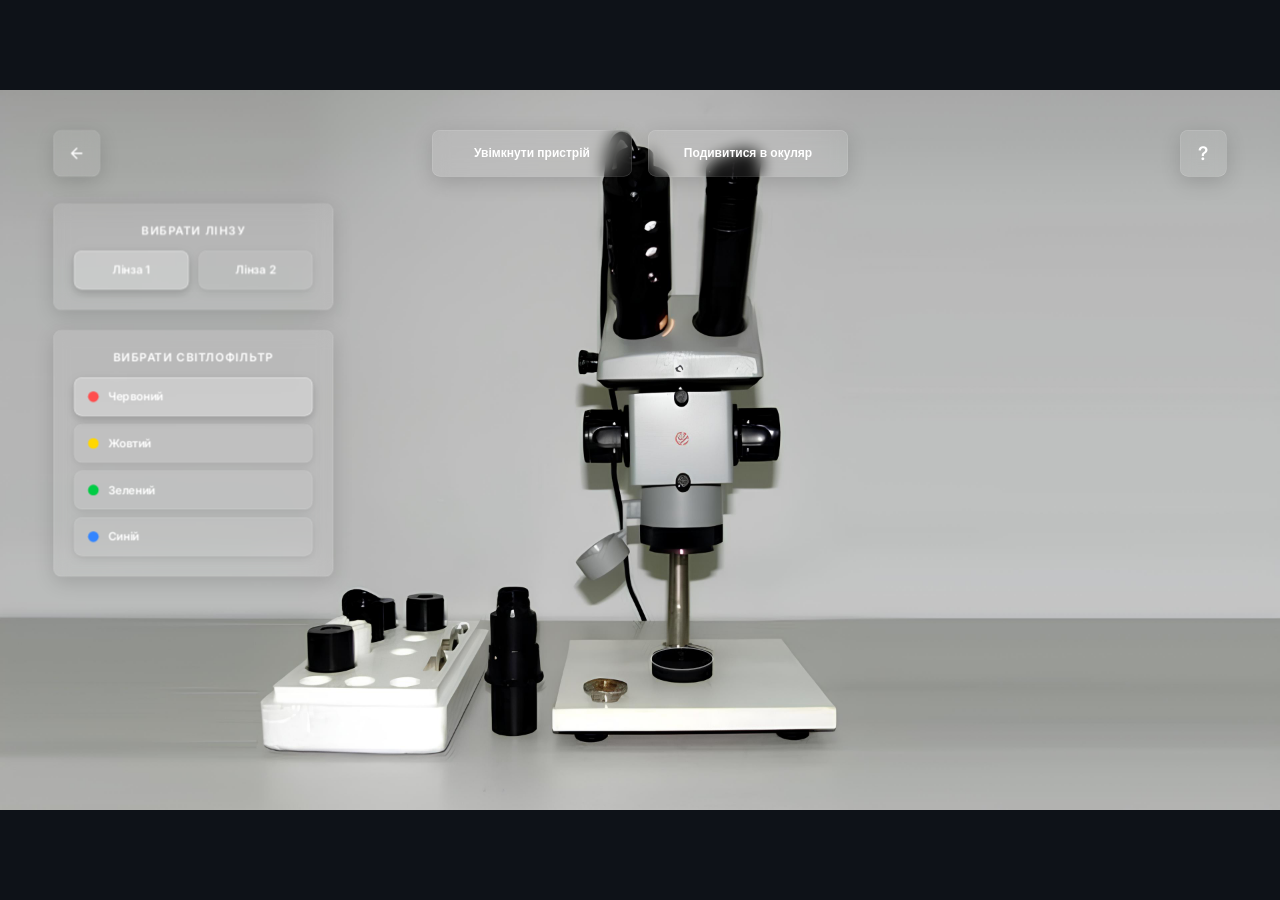
==== commit ffcff4f1: "third commit" ====
--- a/practice.html
+++ b/practice.html
@@ -7,7 +7,6 @@
   <link rel="stylesheet" href="style.css">
 </head>
 <body>
-  <!-- Залишили тільки practice-bg -->
   <main class="fullscreen-bg practice-bg">
     <div class="workspace">
       <div class="focus-overlay" id="focusOverlay"></div>
@@ -50,15 +49,8 @@
       </div>
 
       <div class="glass-panel floating-panel hint-panel fade-panel" id="hintPanel">
-        <div class="control-label text-center">Алгоритм роботи</div>
-        <img src="diagram.jpg" alt="Схема Ньютона" class="hint-img">
-        <div class="hint-text">
-          <p><b>1.</b> Встановіть червоний фільтр. Знайдіть центр кілець <b>n<sub>0</sub></b> (~5.00 мм).</p>
-          <p><b>2.</b> Наведіть лінію на середину 3-го темного кільця. Це <b>n<sub>зч</sub></b>.</p>
-          <p><b>3.</b> Обчисліть радіус: <b>r = |n<sub>0</sub> - n<sub>зч</sub>|</b>.</p>
-          <p><b>4.</b> Для іншого фільтра знайдіть <b>r<sub>x</sub></b> та обчисліть довжину хвилі:</p>
-          <div class="hint-formula">λ<sub>x</sub> = 700 · (r<sub>x</sub>² / r<sub>черв</sub>²)</div>
-        </div>
+        <div class="control-label text-center">ДОВЖИНИ ХВИЛЬ</div>
+        <img src="diagram.jpg" alt="Схема Ньютона" class="hint-img" style="margin-bottom: 0;">
       </div>
 
       <div class="panel-eyepiece fade-panel" id="eyepiecePanel">
@@ -81,7 +73,11 @@
           <span class="unit">мм</span>
         </div>
       </div>
-    </div>
+      <div id="lensHotspot" class="hotspot" data-title="Розглянути лінзу"></div>
+      
+      <div id="lensModal" class="lens-modal">
+        <img src="lens_macro.png" alt="Об'єктив зблизька">
+      </div>
   </main>
 
   <script src="script.js"></script>
--- a/style.css
+++ b/style.css
@@ -22,19 +22,16 @@
     overflow: hidden;
 }
 
-/* ФОН ГЛАВНОЙ СТРАНИЦЫ */
 .fullscreen-bg.main-bg {
     background-image: linear-gradient(rgba(20, 25, 35, 0.3), rgba(20, 25, 35, 0.5)), url('bg.jpg');
     background-size: cover;
     background-position: center;
 }
 
-/* ФОН СТРАНИЦЫ ПРАКТИКИ (просто черный, микроскоп будет в workspace) */
 .fullscreen-bg.practice-bg {
     background-color: #0e1218;
 }
 
-/* ОБЩИЙ РАБОЧИЙ ХОЛСТ 1920х1080 */
 .workspace {
     position: absolute;
     top: 50%;
@@ -46,18 +43,15 @@
     transform-origin: center center;
     z-index: 1;
 }
-/* Для главной: прозрачный холст */
+
 .fullscreen-bg.main-bg .workspace {
     background: transparent;
 }
 
-/* Для практики: холст - это картинка микроскопа */
 .fullscreen-bg.practice-bg .workspace {
     background: url('setup.jpg') center/cover no-repeat;
-    /* Убрали тень и скругления, теперь это просто чистая картинка без рамок */
-}
-
-/* --- ОВЕРЛЕИ И ПАНЕЛИ --- */
+}
+
 .focus-overlay {
     position: absolute;
     top: -100%; left: -100%;
@@ -93,8 +87,8 @@
 }
 
 .control-label {
-    font-size: 15px; font-weight: 600; text-transform: uppercase;
-    letter-spacing: 1.5px; color: #ffffff; margin-bottom: 18px; text-align: center;
+    font-size: 17px; font-weight: 600; text-transform: uppercase;
+    letter-spacing: 1.5px; color: #ffffff; margin-bottom: 20px; text-align: center;
 }
 
 .text-center { text-align: center; }
@@ -102,67 +96,91 @@
 .action-btn {
     display: flex; align-items: center; justify-content: center;
     font-size: 16px; font-weight: 600; cursor: pointer;
-    text-decoration: none; transition: transform 0.3s ease, background 0.3s ease, box-shadow 0.3s ease;
-}
-
-.action-btn:hover {
-    background: rgba(255, 255, 255, 0.15);
-    transform: scale(1.02);
-    box-shadow: 0 5px 15px rgba(0, 0, 0, 0.2);
-}
-
-.action-btn.active {
-    background: rgba(255, 255, 255, 0.25);
-    border-color: rgba(255, 255, 255, 0.5);
-}
-
-/* --- КНОПКИ МИКРОСКОПА --- */
+    text-decoration: none; transition: transform 0.3s ease, background 0.3s ease, box-shadow 0.3s ease, border-color 0.3s ease;
+}
+
 .top-buttons-container {
     position: absolute; top: 60px; left: 50%; transform: translateX(-50%);
     display: flex; gap: 24px; z-index: 5;
 }
-.top-buttons-container .action-btn { width: 260px; height: 60px; }
-.back-btn, .hint-btn { position: absolute; top: 60px; width: 60px; height: 60px; padding: 0; z-index: 10; }
-.back-btn { left: 100px; }
-.hint-btn { right: 100px; font-size: 24px; }
-
-/* --- ПАНЕЛИ МИКРОСКОПА --- */
-.floating-panel { position: absolute; width: 360px; padding: 30px; z-index: 5; }
-.panel-lenses { top: 200px; left: 100px; }
-.panel-filters { top: 420px; left: 100px; }
+
+.top-buttons-container .action-btn { width: 300px; height: 70px; font-size: 18px; border-radius: 12px; }
+.back-btn, .hint-btn { position: absolute; top: 60px; width: 70px; height: 70px; padding: 0; z-index: 10; border-radius: 12px; }
+.back-btn { left: 80px; font-size: 26px; }
+.hint-btn { right: 80px; font-size: 28px; }
+
+.floating-panel { position: absolute; padding: 30px; z-index: 5; }
+.panel-lenses { top: 170px; left: 80px; width: 420px; }
+.panel-filters { top: 360px; left: 80px; width: 420px; }
 
 .radio-options { display: flex; gap: 15px; }
 .radio-btn { flex: 1; position: relative; cursor: pointer; }
 .radio-btn input { display: none; }
 .radio-btn span {
-    display: block; text-align: center; padding: 14px 0;
-    background: rgba(255, 255, 255, 0.05); border: 1px solid rgba(255, 255, 255, 0.15);
-    border-radius: 8px; font-size: 15px; font-weight: 500; transition: 0.3s;
-}
-.radio-btn input:checked + span {
-    background: rgba(255, 255, 255, 0.25); border-color: rgba(255, 255, 255, 0.5); box-shadow: inset 0 0 10px rgba(255, 255, 255, 0.1);
-}
-
-.filter-options { display: flex; flex-direction: column; gap: 14px; }
+    display: flex; align-items: center; justify-content: center; padding: 18px 0;
+    background: rgba(255, 255, 255, 0.08); border: 1px solid rgba(255, 255, 255, 0.15);
+    border-radius: 12px; font-size: 17px; font-weight: 600; transition: transform 0.3s ease, background 0.3s ease, box-shadow 0.3s ease, border-color 0.3s ease;
+    color: #ffffff; box-shadow: 0 4px 15px rgba(0, 0, 0, 0.1);
+}
+
+.filter-options { display: flex; flex-direction: column; gap: 12px; }
 .filter-btn {
-    background: rgba(255, 255, 255, 0.05); border: 1px solid rgba(255, 255, 255, 0.15);
-    border-radius: 8px; padding: 14px 15px 14px 45px;
-    color: #fff; font-family: inherit; font-size: 15px; font-weight: 500;
-    text-align: left; cursor: pointer; transition: 0.3s; position: relative;
+    background: rgba(255, 255, 255, 0.08); border: 1px solid rgba(255, 255, 255, 0.15);
+    border-radius: 12px; padding: 18px 15px 18px 50px;
+    color: #ffffff; font-family: inherit; font-size: 17px; font-weight: 600;
+    text-align: left; cursor: pointer; transition: transform 0.3s ease, background 0.3s ease, box-shadow 0.3s ease, border-color 0.3s ease; position: relative;
+    box-shadow: 0 4px 15px rgba(0, 0, 0, 0.1);
 }
 .filter-btn::before {
-    content: ''; position: absolute; left: 18px; top: 50%;
-    transform: translateY(-50%); width: 14px; height: 14px; border-radius: 50%;
+    content: ''; position: absolute; left: 20px; top: 50%;
+    transform: translateY(-50%); width: 16px; height: 16px; border-radius: 50%;
 }
 .filter-btn.red::before { background: #ff4d4d; }
 .filter-btn.yellow::before { background: #ffd700; }
 .filter-btn.green::before { background: #00cc44; }
 .filter-btn.blue::before { background: #3385ff; }
-.filter-btn:hover { background: rgba(255, 255, 255, 0.12); }
-.filter-btn.active { border-color: rgba(255, 255, 255, 0.5); background: rgba(255, 255, 255, 0.2); }
-
-.hint-panel { top: 200px; right: 100px; z-index: 10; width: 420px; }
-.hint-img { width: 100%; border-radius: 8px; border: 1px solid rgba(255, 255, 255, 0.2); margin-bottom: 18px; background: #fff; }
+
+.nav-btn {
+    position: absolute; width: 260px; height: 70px;
+    display: flex; justify-content: center; align-items: center;
+    background: rgba(255, 255, 255, 0.08); backdrop-filter: blur(12px);
+    border: 1px solid rgba(255, 255, 255, 0.15); box-shadow: 0 4px 15px rgba(0, 0, 0, 0.1);
+    color: #ffffff; font-weight: 600; border-radius: 35px; font-size: 16px;
+    text-transform: uppercase; letter-spacing: 3px; text-decoration: none;
+    transition: transform 0.3s ease, background 0.3s ease, box-shadow 0.3s ease, border-color 0.3s ease;
+}
+
+.home-btn {
+    position: absolute; width: 340px; height: 85px; display: flex; justify-content: center; align-items: center;
+    background: rgba(255, 255, 255, 0.08); backdrop-filter: blur(12px); border: 1px solid rgba(255, 255, 255, 0.15);
+    box-shadow: 0 4px 15px rgba(0, 0, 0, 0.1); color: #ffffff; font-weight: 600; border-radius: 45px;
+    font-size: 18px; text-transform: uppercase; letter-spacing: 4px; text-decoration: none;
+    transition: transform 0.3s ease, background 0.3s ease, box-shadow 0.3s ease, border-color 0.3s ease; z-index: 5;
+}
+
+.action-btn:hover,
+.radio-btn span:hover,
+.filter-btn:hover,
+.nav-btn:hover,
+.home-btn:hover {
+    background: rgba(255, 255, 255, 0.15);
+    transform: scale(1.02);
+    box-shadow: 0 5px 15px rgba(0, 0, 0, 0.2);
+    border-color: rgba(255, 255, 255, 0.3);
+}
+
+.action-btn.active,
+.radio-btn input:checked + span,
+.filter-btn.active,
+.nav-btn:active,
+.home-btn:active {
+    background: rgba(255, 255, 255, 0.25);
+    border-color: rgba(255, 255, 255, 0.5);
+    box-shadow: 0 5px 15px rgba(0, 0, 0, 0.2);
+}
+
+.hint-panel { top: 170px; right: 80px; z-index: 10; width: 480px; }
+.hint-img { width: 100%; border-radius: 12px; border: 1px solid rgba(255, 255, 255, 0.15); background: #fff; display: block; }
 .hint-text p { font-size: 14px; margin-bottom: 14px; color: rgba(255, 255, 255, 0.95); line-height: 1.5; }
 .hint-formula {
     font-size: 16px; font-weight: 700; text-align: center; padding: 14px;
@@ -170,9 +188,9 @@
     border: 1px solid rgba(255, 255, 255, 0.15); color: #ffffff; margin-top: 12px;
 }
 
-.panel-eyepiece { position: absolute; top: 200px; right: 100px; z-index: 5; }
+.panel-eyepiece { position: absolute; top: 170px; right: 80px; z-index: 5; }
 .eyepiece-container {
-    width: 420px; height: 420px; border-radius: 50%; position: relative; overflow: hidden;
+    width: 480px; height: 480px; border-radius: 50%; position: relative; overflow: hidden;
     background: radial-gradient(circle at center, #181818 0%, #000 100%);
     box-shadow: 0 15px 50px rgba(0, 0, 0, 0.6), 0 0 0 1px rgba(255, 255, 255, 0.1);
 }
@@ -202,12 +220,11 @@
 .crosshair {
     position: absolute; top: 0; width: 2px; height: 100%;
     background: rgba(255, 40, 40, 0.95); box-shadow: 0 0 6px rgba(255, 0, 0, 0.5);
-    z-index: 3; transform: translateX(-50%); left: 50%; /* Стартовая позиция */
-}
-
-.panel-micrometer { position: absolute; top: 660px; right: 100px; width: 420px; padding: 24px 30px; z-index: 5; }
-
-/* Кастомный ползунок микрометра */
+    z-index: 3; transform: translateX(-50%); left: 50%;
+}
+
+.panel-micrometer { position: absolute; top: 690px; right: 80px; width: 480px; padding: 24px 30px; z-index: 5; }
+
 .custom-slider {
     -webkit-appearance: none; width: 100%; height: 6px;
     background: rgba(255, 255, 255, 0.2); border-radius: 3px; outline: none; margin-top: 10px;
@@ -231,11 +248,10 @@
 .value-input::-webkit-outer-spin-button, .value-input::-webkit-inner-spin-button { -webkit-appearance: none; margin: 0; }
 .unit { color: #fff; font-size: 22px; font-weight: 600; margin-left: 8px; }
 
-/* --- УВЕЛИЧЕННЫЙ ИНТЕРФЕЙС ГЛАВНОГО МЕНЮ --- */
 .layout-canvas {
     position: absolute; top: 50%; left: 50%; 
-    transform: translate(-50%, -50%); /* Без scale, используем чистые пиксели */
-    width: 1100px; height: 650px;     /* Увеличен размер сетки (было 900х520) */
+    transform: translate(-50%, -50%);
+    width: 1100px; height: 650px;
 }
 
 .center-element-wrapper {
@@ -246,20 +262,13 @@
 .lab-badge {
     background: rgba(255, 255, 255, 0.1); backdrop-filter: blur(10px);
     border: 1px solid rgba(255, 255, 255, 0.2); box-shadow: 0 4px 15px rgba(0, 0, 0, 0.1);
-    border-radius: 30px; 
-    padding: 10px 24px;   /* Увеличили */
-    color: rgba(255, 255, 255, 0.95);
-    font-size: 15px;      /* Увеличили */
-    font-weight: 600; text-transform: uppercase; letter-spacing: 2px;
-    margin-bottom: -25px; /* Увеличили отступ для круга */
-    z-index: 20;
+    border-radius: 30px; padding: 10px 24px; color: rgba(255, 255, 255, 0.95);
+    font-size: 15px; font-weight: 600; text-transform: uppercase; letter-spacing: 2px;
+    margin-bottom: -25px; z-index: 20;
 }
 
 .center-circle {
-    position: relative; 
-    width: 480px;  /* Увеличили (было 380) */
-    height: 480px; 
-    border-radius: 50%;
+    position: relative; width: 480px; height: 480px; border-radius: 50%;
     background: rgba(255, 255, 255, 0.05); backdrop-filter: blur(12px);
     border: 1px solid rgba(255, 255, 255, 0.15); box-shadow: 0 10px 30px rgba(0, 0, 0, 0.15);
     display: flex; flex-direction: column; justify-content: center; align-items: center; text-align: center;
@@ -272,193 +281,258 @@
     letter-spacing: 4px; line-height: 1.1; text-shadow: 0 4px 10px rgba(0, 0, 0, 0.3);
 }
 
-.nav-btn {
-    position: absolute; 
-    width: 260px;   /* Увеличили (было 220) */
-    height: 70px;   /* Увеличили (было 60) */
-    display: flex; justify-content: center; align-items: center;
-    background: rgba(255, 255, 255, 0.08); backdrop-filter: blur(12px);
-    border: 1px solid rgba(255, 255, 255, 0.15); box-shadow: 0 4px 15px rgba(0, 0, 0, 0.1);
-    color: #ffffff; font-weight: 600; 
-    border-radius: 35px; /* Увеличили */
-    font-size: 16px;     /* Увеличили */
-    text-transform: uppercase; letter-spacing: 3px; text-decoration: none;
-    transition: transform 0.3s ease, background 0.3s ease, box-shadow 0.3s ease;
-}
-.nav-btn:hover {
-    background: rgba(255, 255, 255, 0.15); border-color: rgba(255, 255, 255, 0.3);
-    box-shadow: 0 8px 25px rgba(0, 0, 0, 0.15); transform: scale(1.02);
-}
 .top-left { top: 15%; left: 0; }
 .top-right { top: 15%; right: 0; }
 .bottom-left { bottom: 15%; left: 0; }
 .bottom-right { bottom: 15%; right: 0; }
 
-/* --- ФУТЕР (НАД ВСЕМ ЭТИМ МАСШТАБИРОВАНИЕМ) --- */
-/* --- ФУТЕР (ТЕПЕРЬ ВНУТРИ МАСШТАБА 1920x1080) --- */
 .site-footer {
-    background: rgba(25, 30, 35, 0.4); backdrop-filter: blur(15px);
+    background: rgba(25, 30, 35, 0.4); 
+    backdrop-filter: blur(15px);
     border-top: 1px solid rgba(255, 255, 255, 0.1); 
-    position: absolute; bottom: 0; left: 0;
-    width: 100%; /* Было 100vw, теперь 100% от холста */
-    height: 80px; /* Увеличили высоту для 1080p */
-    padding: 0 40px; display: flex;
-    justify-content: space-between; align-items: center; z-index: 20;
-}
+    position: absolute; 
+    bottom: 0; 
+    left: 0; 
+    width: 100%; 
+    height: 80px; 
+    padding: 0 40px;
+    display: flex; 
+    justify-content: space-between; 
+    align-items: center; 
+    z-index: 20;
+}
+
 .footer-left { display: flex; align-items: center; width: 250px; }
 .footer-logo { height: 50px; width: auto; opacity: 0.9; }
+
 .footer-center {
     position: absolute; left: 50%; transform: translateX(-50%);
-    color: rgba(255, 255, 255, 0.8); 
-    font-size: 16px; /* Увеличили шрифт */
-    font-weight: 400; text-align: center; line-height: 1.5; letter-spacing: 0.5px;
-}
+    color: rgba(255, 255, 255, 0.8); font-size: 16px; font-weight: 400; text-align: center; line-height: 1.5; letter-spacing: 0.5px;
+}
+
 .footer-right { display: flex; justify-content: flex-end; align-items: center; width: 250px; position: relative; }
+
 .footer-icon {
-    font-size: 20px; font-weight: 600; color: rgba(255, 255, 255, 0.9);
-    background: rgba(255, 255, 255, 0.1); border: 1px solid rgba(255, 255, 255, 0.2);
-    border-radius: 50%; width: 45px; height: 45px; display: flex;
-    justify-content: center; align-items: center; transition: all 0.2s ease; cursor: help; z-index: 2;
+    font-family: 'Times New Roman', serif;
+    font-style: italic;
+    font-size: 24px;
+    font-weight: 700;
+    color: rgba(255, 255, 255, 0.95);
+    background: rgba(255, 255, 255, 0.08);
+    border: 1px solid rgba(255, 255, 255, 0.2);
+    border-radius: 50%; 
+    width: 45px; 
+    height: 45px; 
+    display: flex;
+    justify-content: center; 
+    align-items: center; 
+    transition: background 0.3s ease, box-shadow 0.3s ease, border-color 0.3s ease; 
+    cursor: pointer; 
+    z-index: 2;
+}
+
+.footer-icon:hover {
+    background: rgba(255, 255, 255, 0.18); 
+    border-color: rgba(255, 255, 255, 0.4);
+    box-shadow: 0 0 15px rgba(255, 255, 255, 0.15);
 }
 
 .author-tooltip {
-    visibility: hidden; opacity: 0; position: absolute; bottom: calc(100% + 15px); right: 0;
-    background: rgba(30, 35, 40, 0.85); backdrop-filter: blur(15px);
-    border: 1px solid rgba(255, 255, 255, 0.2); color: white; padding: 15px 22px;
-    border-radius: 8px; font-size: 16px; font-weight: 500; line-height: 1.5;
-    white-space: nowrap; box-shadow: 0 10px 25px rgba(0, 0, 0, 0.2);
-    transform: translateY(10px) scale(0.95); transition: all 0.3s cubic-bezier(0.2, 0.8, 0.2, 1); z-index: 100; pointer-events: none;
-}
+    visibility: hidden; 
+    opacity: 0; 
+    position: absolute; 
+    bottom: calc(100% + 20px); 
+    right: 0;
+    background: rgba(18, 22, 28, 0.85); 
+    backdrop-filter: blur(25px); 
+    border: 1px solid rgba(255, 255, 255, 0.12); 
+    box-shadow: 0 20px 40px rgba(0, 0, 0, 0.5); 
+    border-radius: 16px; 
+    padding: 24px 32px;       
+    width: 480px;             
+    text-align: left;
+    transform: translateY(15px); 
+    transition: all 0.4s cubic-bezier(0.16, 1, 0.3, 1); 
+    z-index: 100; 
+    pointer-events: none;
+}
+
+.author-tooltip strong {
+    display: block;
+    color: #ffffff;
+    font-size: 19px;          
+    font-weight: 700;
+    letter-spacing: 1px;
+    text-transform: uppercase;
+    margin-bottom: 12px;
+}
+
 .author-tooltip::after {
-    content: ""; position: absolute; top: 100%; right: 16px; border-width: 8px;
-    border-style: solid; border-color: rgba(255, 255, 255, 0.2) transparent transparent transparent;
-}
-.author-info-wrapper:hover .author-tooltip { visibility: visible; opacity: 1; transform: translateY(0) scale(1); }
-/* ==========================================================================
-   УНИКАЛЬНЫЕ СТИЛИ ТОЛЬКО ДЛЯ ГЛАВНОЙ СТРАНИЦЫ (INDEX.HTML)
-   ========================================================================== */
+    content: ""; 
+    position: absolute; 
+    top: 100%; 
+    right: 14px; 
+    border-width: 8px;
+    border-style: solid; 
+    border-color: rgba(18, 22, 28, 0.95) transparent transparent transparent; 
+}
+
+.author-tooltip.visible { 
+    visibility: visible; 
+    opacity: 1; 
+    transform: translateY(0); 
+    pointer-events: auto;
+}
+
+.author-details {
+    display: flex;
+    flex-direction: column;
+    gap: 10px;
+}
+
+.author-details p {
+    margin: 0;
+    font-size: 16px;
+    line-height: 1.5;
+    color: rgba(255, 255, 255, 0.75);
+}
+
+.author-details span {
+    color: #ffffff;
+    font-weight: 600;
+    display: block;
+    font-size: 14px;
+    text-transform: uppercase;
+    letter-spacing: 0.5px;
+    margin-bottom: 2px;
+}
 
 .fullscreen-bg.home-bg {
-    /* Оставляем здесь только цвет, чтобы по краям при масштабировании был темный фон */
     background-color: #0e1218;
 }
 
 .fullscreen-bg.home-bg .workspace {
-    /* Переносим картинку сюда, теперь она зафиксирована в рамках 1920x1080 */
     background-image: linear-gradient(rgba(20, 25, 35, 0.4), rgba(20, 25, 35, 0.6)), url('bg.jpg');
-    background-size: cover; /* или 100% 100%, так как размер четко 1920x1080 */
+    background-size: cover;
     background-position: center;
     background-repeat: no-repeat;
     box-shadow: none;
     border-radius: 0;
 }
-/* ГЛАВНЫЙ КОНТЕЙНЕР (Теперь занимает почти весь холст 1920x1080!) */
+
 .home-interface {
+    position: absolute; top: 50%; left: 50%; transform: translate(-50%, -50%); width: 1500px; height: 800px; 
+}
+
+.home-center-wrapper {
+    position: absolute; top: 50%; left: 50%; transform: translate(-50%, -50%); display: flex; flex-direction: column; align-items: center; z-index: 10;
+}
+
+.home-badge {
+    background: rgba(255, 255, 255, 0.1); backdrop-filter: blur(10px);
+    border: 1px solid rgba(255, 255, 255, 0.2); box-shadow: 0 4px 15px rgba(0, 0, 0, 0.1);
+    border-radius: 40px; padding: 14px 30px; color: rgba(255, 255, 255, 0.95);
+    font-size: 18px; font-weight: 600; text-transform: uppercase; letter-spacing: 2px;
+    margin-bottom: -28px; z-index: 20;
+}
+
+.home-circle {
+    position: relative; width: 600px; height: 600px; border-radius: 50%;
+    background: rgba(255, 255, 255, 0.05); backdrop-filter: blur(12px);
+    border: 1px solid rgba(255, 255, 255, 0.15); box-shadow: 0 10px 30px rgba(0, 0, 0, 0.15);
+    display: flex; flex-direction: column; justify-content: center; align-items: center; text-align: center;
+}
+
+.home-title-top {
+    display: block; font-size: 18px; font-weight: 500; color: rgba(255, 255, 255, 0.8);
+    letter-spacing: 6px; text-transform: uppercase; margin-bottom: 15px;
+}
+
+.home-title-bot {
+    display: block; font-size: 72px; font-weight: 800; color: #ffffff; text-transform: uppercase;
+    letter-spacing: 5px; line-height: 1.1; text-shadow: 0 4px 10px rgba(0, 0, 0, 0.3);
+}
+
+.pos-tl { top: 18%; left: 0; }
+.pos-tr { top: 18%; right: 0; }
+.pos-bl { bottom: 18%; left: 0; }
+.pos-br { bottom: 18%; right: 0; }
+
+.hotspot {
     position: absolute;
-    top: 50%; left: 50%;
+    left: 53.3%; 
+    top: 79%;
     transform: translate(-50%, -50%);
-    width: 1500px; /* Сетка раскинута на 1500 пикселей */
-    height: 800px; 
-}
-
-/* Обертка для плашки + круга */
-.home-center-wrapper {
+    width: 95px;  
+    height: 35px; 
+    border-radius: 50%;
+    cursor: pointer;
+    z-index: 10; 
+    background-color: transparent; 
+    border: 2px solid rgba(255, 255, 255, 0.5);
+    box-shadow: 0 0 5px rgba(255, 255, 255, 0.2);
+}
+
+.hotspot::after {
+    content: attr(data-title);
     position: absolute;
-    top: 50%; left: 50%;
-    transform: translate(-50%, -50%);
-    display: flex;
-    flex-direction: column;
-    align-items: center;
-    z-index: 10;
-}
-
-/* Плашка над кругом */
-.home-badge {
-    background: rgba(255, 255, 255, 0.1);
-    backdrop-filter: blur(10px);
-    border: 1px solid rgba(255, 255, 255, 0.2);
-    box-shadow: 0 4px 15px rgba(0, 0, 0, 0.1);
-    border-radius: 40px;
-    padding: 14px 30px;
-    color: rgba(255, 255, 255, 0.95);
-    font-size: 18px; /* Увеличен шрифт */
-    font-weight: 600;
-    text-transform: uppercase;
-    letter-spacing: 2px;
-    margin-bottom: -28px; /* Смещение, чтобы идеально лечь на 600px круг */
-    z-index: 20;
-}
-
-/* ОГРОМНЫЙ центральный круг */
-.home-circle {
-    position: relative;
-    width: 600px;  /* УВЕЛИЧЕН */
-    height: 600px; /* УВЕЛИЧЕН */
-    border-radius: 50%;
-    background: rgba(255, 255, 255, 0.05);
-    backdrop-filter: blur(12px);
-    border: 1px solid rgba(255, 255, 255, 0.15);
-    box-shadow: 0 10px 30px rgba(0, 0, 0, 0.15);
-    display: flex;
-    flex-direction: column;
-    justify-content: center;
-    align-items: center;
-    text-align: center;
-}
-
-.home-title-top {
-    display: block;
-    font-size: 18px; /* Увеличен */
-    font-weight: 500;
-    color: rgba(255, 255, 255, 0.8);
-    letter-spacing: 6px;
-    text-transform: uppercase;
-    margin-bottom: 15px;
-}
-
-.home-title-bot {
-    display: block;
-    font-size: 72px; /* ОГРОМНЫЙ ШРИФТ */
-    font-weight: 800;
-    color: #ffffff;
-    text-transform: uppercase;
-    letter-spacing: 5px;
-    line-height: 1.1;
-    text-shadow: 0 4px 10px rgba(0, 0, 0, 0.3);
-}
-
-/* ОГРОМНЫЕ Кнопки навигации */
-.home-btn {
-    position: absolute;
-    width: 340px; /* Шире */
-    height: 85px; /* Выше */
-    display: flex;
-    justify-content: center;
-    align-items: center;
+    top: 130%; 
+    left: 50%;
+    transform: translateX(-50%) translateY(10px);
     background: rgba(255, 255, 255, 0.08);
     backdrop-filter: blur(12px);
     border: 1px solid rgba(255, 255, 255, 0.15);
-    box-shadow: 0 4px 15px rgba(0, 0, 0, 0.1);
     color: #ffffff;
-    font-weight: 600;
-    border-radius: 45px;
-    font-size: 18px; /* Крупнее текст */
-    text-transform: uppercase;
-    letter-spacing: 4px;
-    text-decoration: none;
-    transition: transform 0.3s ease, background 0.3s ease, box-shadow 0.3s ease;
-    z-index: 5;
-}
-
-.home-btn:hover {
-    background: rgba(255, 255, 255, 0.15);
-    border-color: rgba(255, 255, 255, 0.3);
-    box-shadow: 0 8px 25px rgba(0, 0, 0, 0.15);
-    transform: scale(1.02);
-}
-
-/* Идеальные координаты для этой сетки */
-.pos-tl { top: 18%; left: 0; }
-.pos-tr { top: 18%; right: 0; }
-.pos-bl { bottom: 18%; left: 0; }
-.pos-br { bottom: 18%; right: 0; }+    padding: 8px 16px;
+    border-radius: 8px;
+    font-size: 14px;
+    font-weight: 500;
+    white-space: nowrap;
+    opacity: 0;
+    visibility: hidden;
+    transition: all 0.3s ease;
+    box-shadow: 0 4px 15px rgba(0, 0, 0, 0.2);
+    pointer-events: none; 
+}
+
+.hotspot:hover::after {
+    opacity: 1;
+    visibility: visible;
+    transform: translateX(-50%) translateY(0);
+}
+
+.lens-modal {
+    position: absolute;
+    top: 0; 
+    left: 0;
+    width: 100%; 
+    height: 100%;
+    background: rgba(10, 15, 20, 0.65);
+    backdrop-filter: blur(5px);
+    z-index: 100;
+    opacity: 0;
+    visibility: hidden;
+    transition: 0.4s ease;
+    cursor: pointer;
+}
+
+.lens-modal.visible {
+    opacity: 1;
+    visibility: visible;
+}
+
+.lens-modal img {
+    position: absolute;
+    left: 53%;
+    top: 60%;
+    width: 400px;
+    height: auto;
+    object-fit: contain;
+    transform: translate(-50%, -50%) scale(0.8);
+    transition: transform 0.4s cubic-bezier(0.2, 0.8, 0.2, 1);
+    filter: drop-shadow(0 15px 25px rgba(0, 0, 0, 0.8)) drop-shadow(0 0 10px rgba(255, 255, 255, 0.15));
+}
+
+.lens-modal.visible img {
+    transform: translate(-50%, -50%) scale(1);
+}
